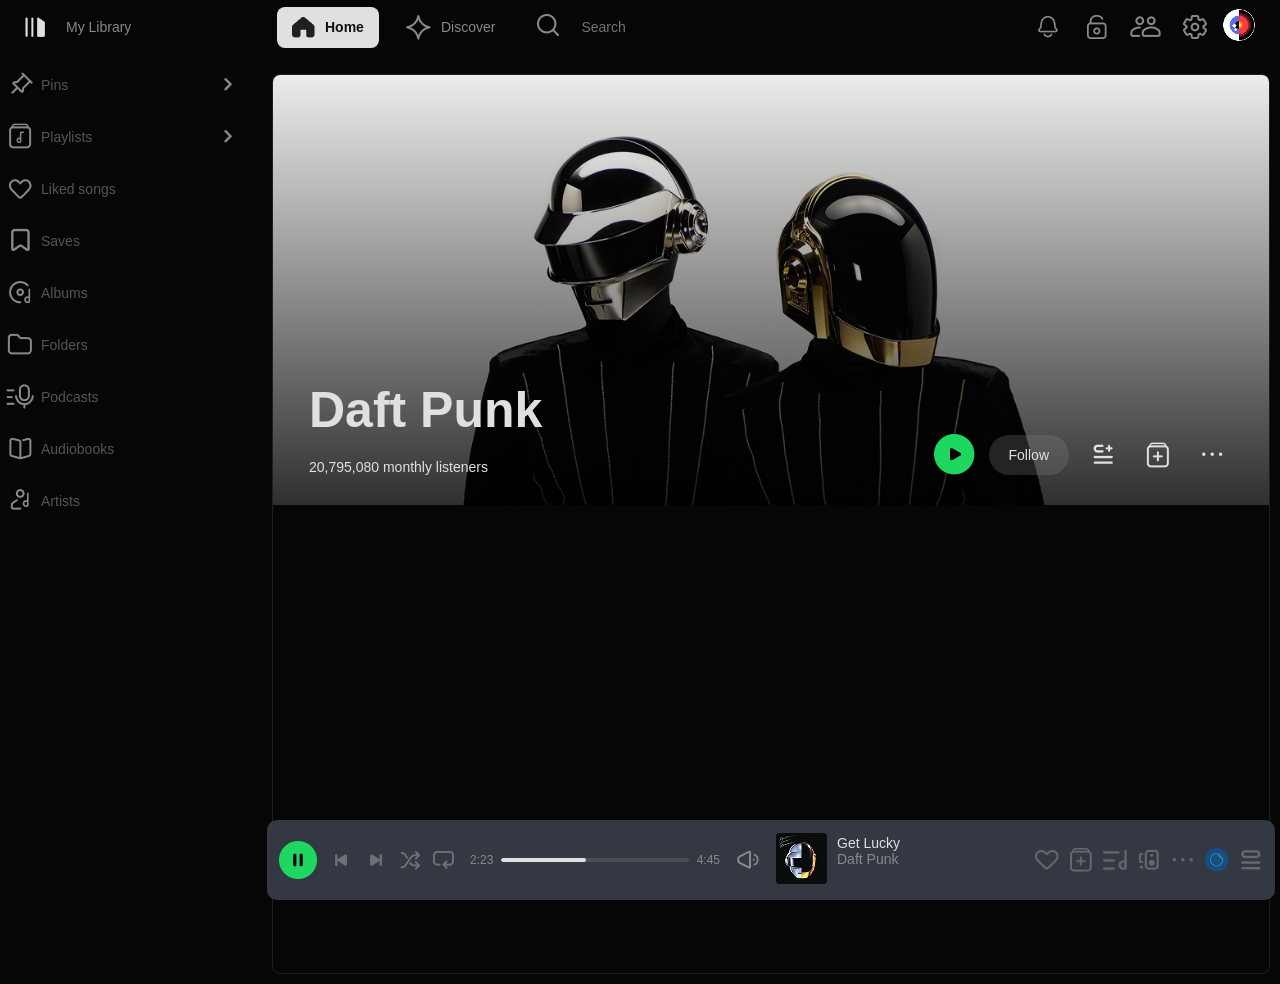
==== artists.html @ 100c7470 "feat: setup artists page layout with banner and animations" ====
<!doctype html>
<html lang="en">
  <head>
    <meta charset="UTF-8" />
    <meta name="viewport" content="width=device-width, initial-scale=1.0" />
    <link rel="stylesheet" href="./styles/css/style.css" />
    <title>Document</title>
  </head>
  <body>
    <!-- import main header using js -->
    <div id="header-placeholder"></div>
    <main>
      <!-- import sidebar using js -->
      <div id="sidebar-placeholder"></div>
      <div class="artist-page">
        <div class="artist-banner">
          <div class="artist-banner-info">
            <h2>Daft Punk</h2>
            <span>20,795,080 monthly listeners</span>
          </div>
          <div class="artist-banner-actions">
            <img src="./assets/artists_img/icons big (25).png" alt="Play" />
            <button>Follow</button>
            <img src="./assets/artists_img/icons big (26).png" alt="Share" />
            <img src="./assets/artists_img/pc-playlist-down.png" alt="follow" />
            <img src="./assets/artists_img/icons big (27).png" alt="More" />
          </div>
        </div>
        <div class="artist-body"></div>
      </div>
    </main>

    <div id="footer-placeholder"></div>
    <script src="./app.js"></script>
  </body>
</html>
---- styles/css/style.css ----
@charset "UTF-8";
@font-face {
  font-family: "Satoshi";
  src: url("../../fonts/Satoshi_complete/WEB/fonts/Satoshi-Regular.woff2") format("woff2"), url("../../fonts/Satoshi_complete/WEB/fonts/Satoshi-Regular.woff") format("woff");
  font-weight: 400;
  font-style: normal;
  font-display: swap;
}
@font-face {
  font-family: "Satoshi";
  src: url("../../fonts/Satoshi_complete/WEB/fonts/Satoshi-Medium.woff2") format("woff2"), url("../../fonts/Satoshi_complete/WEB/fonts/Satoshi-Medium.woff") format("woff");
  font-weight: 500;
  font-style: normal;
  font-display: swap;
}
@font-face {
  font-family: "Satoshi";
  src: url("../../fonts/Satoshi_complete/WEB/fonts/Satoshi-Bold.woff2") format("woff2"), url("../../fonts/Satoshi_complete/WEB/fonts/Satoshi-Bold.woff") format("woff");
  font-weight: 700;
  font-style: normal;
  font-display: swap;
}
@font-face {
  font-family: "Satoshi";
  src: url("../../fonts/Satoshi_complete/WEB/fonts/Satoshi-Black.woff2") format("woff2"), url("../../fonts/Satoshi_complete/WEB/fonts/Satoshi-Black.woff") format("woff");
  font-weight: 900;
  font-style: normal;
  font-display: swap;
}
.content-filter {
  height: 59px;
  width: calc(100% - 262px);
  padding-inline: 25px;
  display: flex;
  justify-content: space-between;
  align-items: center;
  position: fixed;
  top: 54px;
  left: 262px;
  z-index: 998;
  background-color: #060606;
}

.content-filter ul {
  display: flex;
  gap: 31px;
}

.content-filter ul li {
  height: 35px;
}

.content-filter ul a {
  cursor: pointer;
  border-radius: 8px;
  height: 100%;
  color: #e0e0e0;
  padding-inline: 15px;
  background-color: rgba(32, 32, 32, 0.5019607843);
  display: flex;
  justify-content: center;
  align-items: center;
}

.content-filter ul li a {
  color: #e0e0e0;
  transition: all 0.3s ease;
}
.content-filter ul li a:hover {
  color: rgb(42.5, 42.5, 42.5);
  background-color: #e0e0e0;
}
.content-filter ul li a:focus {
  color: #111111;
  font-weight: bold;
  background-color: #e0e0e0;
}

a {
  font-size: 14px;
  color: #898989;
  letter-spacing: 3%;
  transition: color 0.5s ease;
}

.main-header {
  width: 100%;
  height: 54px;
  display: flex;
  justify-content: space-between;
  align-items: center;
  padding-inline: 15px;
  position: fixed;
  top: 0;
  left: 0;
  background-color: #060606;
  z-index: 999;
}

.main-nav {
  display: flex;
  align-items: center;
}

.my_Library {
  width: 262px;
}

.my_Library li {
  height: 41px;
  display: flex;
  align-items: center;
  gap: 10px;
  cursor: pointer;
}

.home_Page {
  display: flex;
  gap: 12px;
}

.home_Page li {
  height: 41px;
  display: flex;
  align-items: center;
  gap: 10px;
  padding-inline: 15px;
  cursor: pointer;
  transition: background-color 0.3s ease;
}
.home_Page li:hover {
  background-color: rgba(255, 255, 255, 0.1);
  border-radius: 8px;
}
.home_Page li.active {
  background-color: #e0e0e0;
  border-radius: 8px;
}
.home_Page li.active a {
  color: #111111;
  font-weight: 700;
}
.home_Page li.active img {
  filter: invert(1);
}
.home_Page li.active:hover {
  background-color: #e0e0e0;
}

.avatar {
  transition: filter 0.3s ease, transform 0.4s ease;
  cursor: pointer;
}

.avatar:hover {
  filter: drop-shadow(0 0 8px #f08f10);
  transform: scale(0.8) rotate(360deg) !important;
}

input[type=search] {
  background: transparent;
  border: 1px solid transparent;
  outline: none;
  padding: 5px 10px;
  font-size: 14px;
  color: #898989;
  letter-spacing: 3%;
}

input[type=search]::-webkit-search-cancel-button {
  -webkit-appearance: none;
}

input[type=search]:focus {
  background-color: rgba(255, 255, 255, 0.05);
}

.user-actions ul {
  display: flex;
  align-items: center;
  padding-right: 10px;
  gap: 8px;
}

.user-actions ul li a {
  width: 41px;
  height: 41px;
  display: flex;
  justify-content: center;
  align-items: center;
  cursor: pointer;
}

/* left aside section */
.sidebar {
  width: 262px;
  min-height: 100vh;
  display: flex;
  flex-direction: column;
  gap: 11px;
}

.sidebar_Items {
  width: 248px;
  height: 41px;
  display: flex;
  justify-content: space-between;
  align-items: center;
  border-radius: 8px;
  transition: 0.25s ease;
}

.sidebar_Items:hover {
  background-color: rgba(150, 150, 150, 0.4784313725);
  box-shadow: 0 6px 15px rgba(230, 230, 230, 0.507);
}

.sidebar_Items a {
  color: #555;
  transition: 0.2s;
}

.sidebar_Items:hover a {
  color: #000;
  font-weight: 500;
}

.sidebar_Items img {
  transition: 0.2s;
}

.sidebar_Items:hover img {
  transform: scale(1.15);
}

.filter_Part {
  display: flex;
  justify-content: center;
  align-items: center;
  cursor: pointer;
}

.player-bar {
  width: calc(100% - 272px);
  height: 80px;
  padding-inline: 12px;
  margin: 0 5px 0 5px;
  background-color: #333842;
  border-radius: 10px;
  position: fixed;
  bottom: 0;
  right: 0;
  z-index: 888;
  display: flex;
  align-items: center;
}

.music-player {
  display: flex;
  align-items: center;
  width: 100%;
  gap: 16px;
}

.music-player img {
  cursor: pointer;
}

.player-controls {
  display: flex;
  align-items: center;
  gap: 12px;
}

.control-icon {
  cursor: pointer;
  opacity: 0.7;
  transition: 0.2s;
}

.control-icon:hover {
  opacity: 1;
}

.play-btn {
  cursor: pointer;
}

.play-btn:active {
  transform: scale(0.9);
}

.progress-container {
  display: flex;
  align-items: center;
  width: 100%;
  max-width: 250px;
  gap: 8px;
}

.time {
  font-size: 12px;
  color: #898989;
  letter-spacing: 3%;
}

.progress-rail {
  flex-grow: 1;
  height: 4px;
  background-color: rgba(137, 137, 137, 0.2705882353);
  border-radius: 2px;
  position: relative;
  overflow: hidden;
  cursor: pointer;
  transition: height 0.2s ease;
}

.progress-rail:hover {
  height: 6px;
}

.progress-fill {
  height: 100%;
  background-color: #e0e0e0;
  border-radius: 2px;
}

.progress-rail:hover .progress-fill {
  background-color: #1ed760;
}

.icon-group {
  display: flex;
  gap: 10px;
}

.icon-group img {
  width: 24px;
  height: 24px;
  object-fit: contain;
  opacity: 0.6;
  transition: all 0.2s ease;
  cursor: pointer;
}

.icon-group img:hover {
  opacity: 1;
  transform: scale(1.1);
}

.icon-group img[alt="Add to favorites"]:active {
  transform: scale(1.4);
  filter: hue-rotate(300deg) brightness(1.6);
  transition: 0.1s;
}

.meta-ai {
  transition: filter 0.3s ease, transform 0.2s ease;
}

.meta-ai:hover {
  filter: drop-shadow(0 0 8px #0052cc);
  transform: scale(1.2) rotate(360deg) !important;
}

.footer-music-card {
  height: 57px;
  display: flex;
  align-items: center;
  transition: transform 0.3s ease;
  cursor: pointer;
  gap: 10px;
}

.footer-music-card:hover {
  transform: scale(1.02);
}

.footer-music-card__img-wrapper img {
  width: 51px;
  height: 51px;
}

.footer-discover-weekly {
  display: flex;
  flex-direction: column;
}

.footer-discover-weekly h4 {
  font-size: 14px;
  color: #e0e0e0;
  letter-spacing: 3%;
  animation: neonGlow 2s ease-in-out infinite alternate;
}

@keyframes neonGlow {
  from {
    text-shadow: 0 0 2px #fff, 0 0 5px #fff;
  }
  to {
    text-shadow: 0 0 5px #fff, 0 0 15px #4da6ff;
  }
}
.footer-discover-weekly span {
  font-size: 14px;
  color: #898989;
  letter-spacing: 3%;
}

.scroll-container {
  overflow: hidden;
  white-space: nowrap;
  width: 150px;
}

.album-name {
  display: inline-block;
  padding-left: 100%;
  animation: marquee 10s linear infinite;
  opacity: 0.7;
  color: rgb(0, 255, 234) !important;
}

@keyframes marquee {
  0% {
    transform: translate(0, 0);
  }
  100% {
    transform: translate(-100%, 0);
  }
}
.footer-music-card__img-wrapper img {
  border-radius: 4px;
  overflow: visible;
  animation: pulse 2s infinite ease-in-out;
}

@keyframes pulse {
  0% {
    transform: scale(1);
    box-shadow: 0 0 0px rgba(77, 166, 255, 0);
  }
  50% {
    transform: scale(1.05);
    box-shadow: 0 0 15px rgba(77, 166, 255, 0.4);
  }
  100% {
    transform: scale(1);
    box-shadow: 0 0 0px rgba(77, 166, 255, 0);
  }
}
* {
  margin: 0;
  padding: 0;
  box-sizing: border-box;
  list-style-type: none;
  text-decoration: none;
}

body {
  width: 100%;
  height: 100vh;
  background-color: #060606;
  font-family: "Satoshi", sans-serif;
}

main {
  width: 100%;
  min-height: 100vh;
  margin-top: 54px;
  display: flex;
}

/* main sections  */
.main_Content {
  display: flex;
  flex-direction: column;
  width: calc(100% - 262px);
  margin-top: 59px;
  border-radius: 8px;
  border: 1px solid #202020;
  padding-inline: 15px;
}

.shelf {
  min-height: 312px;
  display: flex;
  flex-direction: column;
  justify-content: space-between;
  gap: 15px;
}

.heading-area {
  min-height: 41px;
  width: 100%;
  display: flex;
  justify-content: space-between;
  align-items: center;
}

.heading-area h3 {
  font-weight: 700;
  font-size: 20px;
  color: #e0e0e0;
  letter-spacing: 3%;
}

.direction-carousel img {
  cursor: pointer;
}

.made-for-you {
  width: 100%;
  min-height: 256px;
  display: grid;
  grid-template-columns: repeat(auto-fill, minmax(170px, 1fr));
  gap: 18px;
}

.made-for-you .music-card {
  height: 253px;
  width: 170px;
  display: flex;
  flex-direction: column;
  gap: 8px;
}

.music-card {
  position: relative;
}

.music-card__img-wrapper {
  position: relative;
  z-index: 1;
}

.music-card__img-wrapper img {
  width: 100%;
  height: 170px;
  display: block;
  border-radius: 8px;
  position: relative;
  z-index: 2;
  transition: transform 0.3s ease;
  cursor: pointer;
}

.music-card__img-wrapper:hover img {
  transform: scale(1.05);
  box-shadow: 0 6px 15px rgba(230, 230, 230, 0.507);
}

.music-card__img-wrapper::before {
  content: "";
  position: absolute;
  top: -4px;
  left: 6px;
  right: 6px;
  height: 100%;
  background: rgba(86, 120, 126, 0.5568627451);
  border-radius: 8px;
  z-index: -1;
  opacity: 0.6;
}

.music-card__img-wrapper::after {
  content: "";
  position: absolute;
  top: -8px;
  left: 12px;
  right: 12px;
  height: 100%;
  background: rgba(201, 202, 202, 0.5568627451);
  border-radius: 8px;
  z-index: -2;
  opacity: 0.3;
}

.music-card p {
  font-size: 12px;
  color: #b3b3b3;
}

.discover-weekly h4,
.discover-weekly span {
  font-size: 14px;
  color: #e0e0e0;
  letter-spacing: 3%;
  font-weight: 500;
}

.discover-weekly span {
  color: rgba(212, 141, 10, 0.562);
  font-weight: bold;
}

.music-card p {
  font-size: 12px;
  color: #898989;
  letter-spacing: 3%;
}

/* მედიაზე არ ვარგა  */
.favourite-artists {
  justify-content: flex-start;
  gap: 18px;
}
.favourite-artists .music-card h4 {
  font-size: 10px;
}

.music-card--rounded {
  position: relative;
  width: 170px;
  height: 170px;
  border-radius: 50%;
  overflow: hidden;
}

.music-card--rounded img {
  width: 100%;
  height: 100%;
  display: block;
}

.music-card--rounded::after {
  content: "";
  position: absolute;
  top: 0;
  left: 0;
  width: 100%;
  height: 100%;
  border-radius: 50%;
  border: 2px solid transparent;
  border-top-color: #00ffcc;
  animation: spin 2s linear infinite;
  pointer-events: none;
  box-sizing: border-box;
}

@keyframes spin {
  from {
    transform: rotate(0deg);
  }
  to {
    transform: rotate(360deg);
  }
}
/* rightaside section */
* {
  margin: 0;
  padding: 0;
  box-sizing: border-box;
  list-style-type: none;
  text-decoration: none;
}

body {
  width: 100%;
  height: 100%;
  background-color: #060606;
  font-family: "Satoshi", sans-serif;
}

#header-placeholder {
  display: none;
}

.search-placeholder {
  padding-top: 6px;
  height: 42px;
  display: flex;
  justify-content: space-between;
  align-items: center;
  padding-inline: 15px;
  gap: 10px;
}

.mobile-search {
  display: flex;
  justify-content: space-between;
  align-items: center;
  width: 306px;
  background-color: rgba(32, 32, 32, 0.5019607843);
  border-radius: 10px;
  height: 40px;
  padding-inline: 6px;
}

main {
  width: 100%;
  height: 100%;
  display: flex;
  padding-top: 10px;
}

.Recent_searches {
  margin-top: 20px;
  padding-left: 20px;
  width: 100%;
  display: none;
  flex-direction: column;
  justify-content: space-between;
  gap: 15px;
}

.Recent_searches h3 {
  font-size: 20px;
  color: e0e0e0;
  letter-spacing: 3%;
  font-weight: 700;
}

.artists_container {
  width: 100%;
  display: none;
  flex-wrap: wrap;
  gap: 30px;
}

.artists {
  width: 169px;
  height: 205px;
  display: flex;
  justify-content: space-between;
  align-items: center;
  flex-direction: column;
}

.artists p {
  font-size: 14px;
  color: #e0e0e0;
  letter-spacing: 3%;
}

.circled_img {
  width: 169px;
  height: 169px;
  position: relative;
}

.daft_Punk {
  width: 100%;
  height: 100%;
  border-radius: 50%;
}

.icon_close,
.icon_close_square {
  width: 40px;
  height: 40px;
  border-radius: 50%;
  position: absolute;
  top: -0.41px;
  left: 129px;
}

.Black_Holes_card {
  position: relative;
  width: 170px;
  height: 229px;
  display: flex;
  flex-direction: column;
  justify-content: space-between;
}

.square_img {
  width: 170px;
  height: 170px;
  padding-top: 8px;
}

.Black_Holes {
  width: 100%;
  height: 100%;
  border-radius: 7px;
  position: relative;
}

.Black_Holes_card p {
  font-size: 14px;
  color: #e0e0e0;
  letter-spacing: 3%;
  font-weight: 500;
}

.Black_Holes_card span {
  font-size: 12px;
  color: #898989;
  letter-spacing: 3%;
}

.category_card h2 {
  height: 40;
  font-size: 20px;
  color: #e0e0e0;
  letter-spacing: 3%;
  font-weight: 700;
}

.category_card h3 {
  font-size: 18px;
  color: #e0e0e0;
  letter-spacing: 3%;
  height: 40;
  font-weight: 500;
}

.cards_grid {
  display: flex;
  flex-wrap: wrap;
  flex-direction: row;
  justify-content: space-between;
  gap: 6px;
}

.category-card {
  width: 170px;
  height: 100px;
  border-radius: 10px;
  background-color: #1e3264;
  position: relative;
  overflow: hidden;
}

.category-name {
  font-size: 20px;
  color: #ffffff;
  letter-spacing: 3%;
  font-weight: 900;
  width: 95px;
  height: 54px;
  top: 20px;
  left: 20px;
  position: absolute;
}

.card-image {
  width: 104px;
  height: 104px;
  border-radius: 5px;
  position: absolute;
  bottom: 0;
  right: 0;
}

.direction_icon {
  display: flex;
  justify-content: space-between;
  align-items: center;
}

.color-orange {
  background-color: #BA5D07;
}

.color-blue {
  background-color: #8D67AB;
}

.purple-color {
  background-color: #B02897;
}

.green-color {
  background-color: #006450;
}

.red-color {
  background-color: #E91429;
}

.red-orange-color {
  background-color: #D84000;
}

.light-green-color {
  background-color: #148A08;
}

@media screen and (min-width: 375px) {
  #header-placeholder {
    display: flex;
  }
  .artists_container {
    display: flex;
  }
  .category-card {
    height: 170px;
  }
  .Recent_searches {
    display: flex;
  }
}
html {
  scroll-behavior: smooth;
}

main {
  width: 100%;
  min-height: 100vh;
  margin-top: 54px;
  display: flex;
}

.main-poster {
  background: linear-gradient(180deg, rgb(34, 47, 46) 0%, rgba(38, 21, 12, 0.7) 100%);
  min-height: 100vh;
  width: 100%;
  display: flex;
  flex-direction: column;
  gap: 50px;
  justify-content: flex-start;
  align-items: center;
  border-radius: 8px;
  margin: 60px 10px 60px 0;
  padding: 30px 0;
}

.main-poster article {
  width: 100%;
  height: auto;
  display: flex;
  justify-content: center;
  align-items: center;
  gap: 50px;
  scroll-margin-top: 100px;
}

.main-poster article img {
  border-radius: 8px;
}

.linkin-park {
  display: flex;
  gap: 20px;
  padding-inline: 30px;
}

.playlist-header-content {
  display: flex;
  flex-direction: column;
  gap: 20px;
}

.playlist-header-content h3 {
  font-size: 30px;
  color: #e0e0e0;
  letter-spacing: 3%;
}

.playlist-metadata {
  display: flex;
  align-items: center;
  gap: 10px;
  font-size: 14px;
  color: #898989;
  letter-spacing: 3%;
}

.playlist-actions {
  display: flex;
  align-items: center;
  gap: 14px;
}

.playlist-actions img {
  cursor: pointer;
  transition: transform 0.2s ease;
}

.playlist-actions img:hover {
  transform: scale(1.1);
  filter: brightness(1.2);
}

.playlist-actions img:active {
  transform: scale(0.9);
}

.playlist-actions span {
  font-size: 12px;
  color: #898989;
  letter-spacing: 3%;
}

.genre-tag {
  display: inline-block;
  padding: 4px 12px;
  border: 1px solid rgba(137, 137, 137, 0.1019607843);
  border-radius: 50px;
  font-size: 12px;
  color: #898989;
  letter-spacing: 3%;
  background-color: transparent;
  cursor: pointer;
  transition: all 0.3s ease;
}

.genre-tag:hover {
  border-color: rgba(137, 137, 137, 0.3294117647);
  color: #e0e0e0;
}

* {
  margin: 0;
  padding: 0;
  box-sizing: border-box;
  list-style-type: none;
  text-decoration: none;
}

body {
  width: 100%;
  height: 100%;
  background-color: #060606;
  font-family: "Satoshi", sans-serif;
}

.song-details-page {
  background-color: rgba(138, 157, 187, 0.1803921569);
  width: 1491px;
  height: 869px;
  margin-top: 60px;
  left: 273px;
  border-radius: 1px;
  padding: 37px 954px 383px 37px;
}

.album-container {
  width: 500px;
  height: 500px;
  display: flex;
  align-items: flex-end;
  gap: 30px;
  border-radius: 50%;
}

.info-column {
  width: 721px;
  height: 494px;
  display: flex;
  justify-content: center;
  flex-direction: column;
}

h1 {
  width: 721px;
  height: 98px;
  font-size: 36px;
  font-weight: 700;
  letter-spacing: 3%;
  color: #e0e0e0;
  display: flex;
  justify-content: center;
  gap: 62px;
}

.hero-content {
  display: flex;
  align-items: flex-end;
  gap: 62px;
}

.bold {
  font-weight: 400;
  font-size: 14px;
  letter-spacing: 3%;
}

.white {
  color: #e0e0e0;
}

.dark {
  color: #898989;
}

.meta-row {
  width: 529px;
  height: 24px;
  gap: 9px;
  display: flex;
  align-items: center;
}

.eclipse {
  width: 3px;
  height: 3px;
  color: #898989;
}

.controls-section {
  width: 360px;
  height: 40px;
  display: flex;
  gap: 14px;
  margin: 15px;
}

.genre-tags {
  width: 721px;
  height: 39px;
  gap: 10px;
  display: flex;
  align-items: center;
}

.radius {
  border-radius: 44px;
  padding: 10px 20px 10px 20px;
  gap: 20px;
  color: #898989;
  border: 1px solid rgba(255, 255, 255, 0.3);
  font-size: 14px;
  font-weight: 400;
}

.artists-list {
  display: flex;
  flex-direction: column;
  gap: 16px;
  margin-top: 20px;
  min-width: 200px;
  text-align: left;
}

.artist-pic {
  display: flex;
  align-items: center;
  gap: 12px;
}

h4 {
  font-weight: 500;
  font-size: 16px;
  letter-spacing: 3%;
  color: #e0e0e0;
}

.role {
  font-weight: 500;
  font-size: 16px;
  letter-spacing: 3%;
  color: #898989;
}

.artist-text {
  display: flex;
  flex-direction: column;
  gap: 10px;
  justify-content: center;
}

.lyrics-wrapper {
  margin-top: 13px;
  left: 46px;
  display: flex;
  flex-direction: row;
  padding: 41px;
  gap: 50px;
}

.light-color {
  font-size: 14px;
  font-weight: 500;
  letter-spacing: 3%;
  color: #E0E0E0;
}

.dark-color {
  font-size: 14px;
  font-weight: 500;
  letter-spacing: 3%;
  color: #898989;
}

.lyrics-lines {
  margin-top: 87px;
  left: 251px;
  display: flex;
  flex-direction: column;
  align-items: flex-start;
  gap: 15px;
}

.font {
  width: 912px;
  height: 38px;
  font-weight: 700;
  font-size: 28px;
  letter-spacing: 3%;
  color: #E0E0E0;
}

.main-layout {
  display: flex;
  flex-direction: column;
}

.side-tools {
  width: 40px;
  height: 289px;
  gap: 12px;
}

html {
  scroll-behavior: smooth;
}

main {
  width: 100%;
  min-height: 100vh;
  margin-top: 54px;
  display: flex;
}

.artist-page {
  width: 100%;
  min-height: 100vh;
  border-radius: 8px;
  margin: 10px;
  border: 1px solid rgba(137, 137, 137, 0.2);
  overflow: hidden;
  animation: fadeInUp 0.8s ease-out forwards;
}

.artist-banner {
  width: 100%;
  height: 430px;
  background: linear-gradient(to bottom, rgba(0, 0, 0, 0) 0%, rgba(0, 0, 0, 0.8) 100%), url("/assets/artists_img/image 17 (2).png");
  background-size: cover;
  background-position: top;
  background-repeat: no-repeat;
  display: flex;
  align-items: flex-end;
  justify-content: space-between;
  padding-bottom: 30px;
  padding-inline: 36px;
}

.artist-banner-info {
  display: flex;
  flex-direction: column;
  gap: 20px;
}

.artist-banner-info h2 {
  font-size: 50px;
  color: #e0e0e0;
  letter-spacing: 0%;
  animation: fadeInUp 0.6s ease-out both;
}

.artist-banner-info span {
  font-size: 14px;
  color: #e0e0e0;
  letter-spacing: 3%;
  animation: fadeInUp 0.6s ease-out 0.2s both;
}

.artist-banner-actions {
  display: flex;
  align-items: center;
  gap: 14px;
}

.artist-banner-actions img {
  cursor: pointer;
  transition: transform 0.2s ease, filter 0.2s ease;
}

.artist-banner-actions img:hover {
  transform: scale(1.1);
  filter: brightness(1.3);
}

.artist-banner-actions img:active {
  transform: scale(0.8);
}

.artist-banner-actions img[alt=Play]:hover {
  filter: drop-shadow(0 0 8px #1db954);
}

.artist-banner-actions button {
  height: 40px;
  padding-inline: 20px;
  background-color: rgba(137, 137, 137, 0.2509803922);
  border: none;
  border-radius: 44px;
  font-size: 14px;
  color: #e0e0e0;
  letter-spacing: 3%;
  cursor: pointer;
  transition: background-color 0.3s ease, transform 0.2s ease;
}

.artist-banner-actions button:hover {
  background-color: rgba(137, 137, 137, 0.4);
  transform: scale(1.05);
}

@keyframes fadeInUp {
  from {
    opacity: 0;
    transform: translateY(20px);
  }
  to {
    opacity: 1;
    transform: translateY(0);
  }
}

/*# sourceMappingURL=style.css.map */
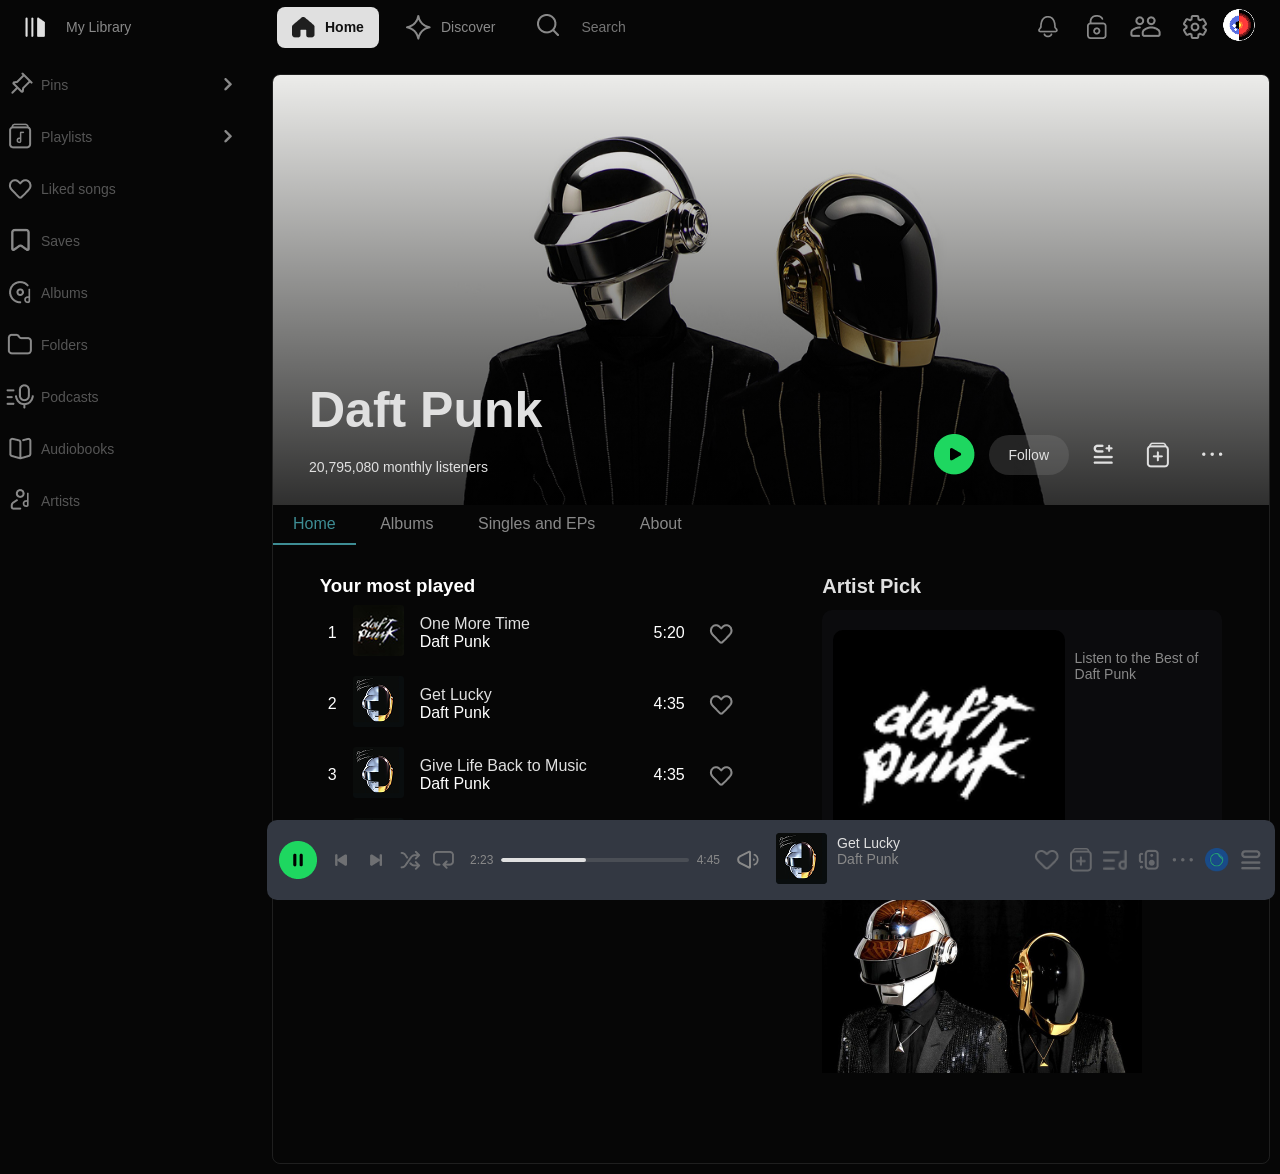
==== commit 7db40a7f: "feat: implement artist body tabs with SASS and add typewriter effect to about content" ====
--- a/artists.html
+++ b/artists.html
@@ -1,36 +1,244 @@
 <!doctype html>
 <html lang="en">
-  <head>
-    <meta charset="UTF-8" />
-    <meta name="viewport" content="width=device-width, initial-scale=1.0" />
-    <link rel="stylesheet" href="./styles/css/style.css" />
-    <title>Document</title>
-  </head>
-  <body>
-    <!-- import main header using js -->
-    <div id="header-placeholder"></div>
-    <main>
-      <!-- import sidebar using js -->
-      <div id="sidebar-placeholder"></div>
-      <div class="artist-page">
-        <div class="artist-banner">
-          <div class="artist-banner-info">
-            <h2>Daft Punk</h2>
-            <span>20,795,080 monthly listeners</span>
+
+<head>
+  <meta charset="UTF-8" />
+  <meta name="viewport" content="width=device-width, initial-scale=1.0" />
+  <link rel="stylesheet" href="./styles/css/style.css" />
+  <title>Document</title>
+</head>
+
+<body>
+  <!-- import main header using js -->
+  <div id="header-placeholder"></div>
+  <main>
+    <!-- import sidebar using js -->
+    <div id="sidebar-placeholder"></div>
+    <section class="artist-page">
+      <div class="artist-banner">
+        <div class="artist-banner-info">
+          <h2>Daft Punk</h2>
+          <span>20,795,080 monthly listeners</span>
+        </div>
+        <div class="artist-banner-actions">
+          <img src="./assets/artists_img/icons big (25).png" alt="Play" />
+          <button>Follow</button>
+          <img src="./assets/artists_img/icons big (26).png" alt="Share" />
+          <img src="./assets/artists_img/pc-playlist-down.png" alt="follow" />
+          <img src="./assets/artists_img/icons big (27).png" alt="More" />
+        </div>
+      </div>
+      <div class="artist-body">
+        <nav>
+          <input type="radio" id="home-tab" name="tabs" checked>
+          <label for="home-tab">Home</label>
+
+          <input type="radio" id="albums-tab" name="tabs">
+          <label for="albums-tab">Albums</label>
+
+          <input type="radio" id="singles-tab" name="tabs">
+          <label for="singles-tab">Singles and EPs</label>
+
+          <input type="radio" id="about-tab" name="tabs">
+          <label for="about-tab">About</label>
+
+
+          <div class="content" id="home-content">
+            <article class="most-played">
+              <h3>Your most played</h3>
+
+              <ol class="song-list">
+                <li class="song-item">
+                  <span class="song-number">1</span>
+
+                  <div class="song-cover">
+                    <img src="./assets/artists_img/home/Rectangle 6 (1).png" alt="One More Time cover art">
+                  </div>
+
+                  <div class="song-info">
+                    <h4 class="song-title">One More Time</h4>
+                    <p class="song-artist">Daft Punk</p>
+                  </div>
+
+                  <time class="song-duration" datetime="PT5M20S">5:20</time>
+                  <img src="./assets/artists_img/home/pc-like.png" alt="like">
+                </li>
+                <li class="song-item">
+                  <span class="song-number">2</span>
+
+                  <div class="song-cover">
+                    <img src="./assets/artists_img/home/Rectangle 6 (2).png" alt="Get Lucky">
+                  </div>
+
+                  <div class="song-info">
+                    <h4 class="song-title">Get Lucky</h4>
+                    <p class="song-artist">Daft Punk</p>
+                  </div>
+
+                  <time class="song-duration" datetime="PT5M20S">4:35</time>
+                  <img src="./assets/artists_img/home/pc-like.png" alt="like">
+                </li>
+                <li class="song-item">
+                  <span class="song-number">3</span>
+
+                  <div class="song-cover">
+                    <img src="./assets/artists_img/home/Rectangle 6 (2).png" alt="Get Lucky">
+                  </div>
+
+                  <div class="song-info">
+                    <h4 class="song-title">Give Life Back to Music</h4>
+                    <p class="song-artist">Daft Punk</p>
+                  </div>
+
+                  <time class="song-duration" datetime="PT5M20S">4:35</time>
+                  <img src="./assets/artists_img/home/pc-like.png" alt="like">
+                </li>
+                <li class="song-item">
+                  <span class="song-number">4</span>
+
+                  <div class="song-cover">
+                    <img src="./assets/artists_img/home/Rectangle 6 (2).png" alt="Get Lucky">
+                  </div>
+
+                  <div class="song-info">
+                    <h4 class="song-title">Instant Crush</h4>
+                    <p class="song-artist">Daft Punk, Julian Casablancas</p>
+                  </div>
+
+                  <time class="song-duration" datetime="PT5M20S">5:37</time>
+                  <img src="./assets/artists_img/home/pc-like.png" alt="like">
+                </li>
+
+              </ol>
+            </article>
+            <div class="artist-pic">
+              <h3>Artist Pick</h3>
+              <div class="best-daft">
+                <img src="./assets/artists_img/home/image 16.png" alt="Daft Punk">
+                <p>Listen to the Best of Daft Punk</p>
+              </div>
+              <img src="./assets/artists_img/home/b0fa.png" alt="Daft Punk">
+            </div>
           </div>
-          <div class="artist-banner-actions">
-            <img src="./assets/artists_img/icons big (25).png" alt="Play" />
-            <button>Follow</button>
-            <img src="./assets/artists_img/icons big (26).png" alt="Share" />
-            <img src="./assets/artists_img/pc-playlist-down.png" alt="follow" />
-            <img src="./assets/artists_img/icons big (27).png" alt="More" />
+          <div class="content" id="albums-content">Albums Info...</div>
+          <div class="content" id="singles-content">Albums Info...</div>
+          <div class="content" id="about-content">
+            <p>As they evolved from '90s French house pioneers to 2000s dance tastemakers to mainstream heroes in the
+              2010s, Daft Punk remained one of dance music's most iconic acts. With their early singles and 1997's
+              instant-classic debut album Homework, Guy-Manuel de Homem-Christo and Thomas Bangalter quickly won acclaim
+              for their skill at blending their beloved Chicago house and Detroit techno with pop, funk, indie rock, and
+              hip-hop into nostalgic yet futuristic forms. Not content to just widen electronic music's popularity, on
+              2001's Discovery they reinvented the then-unfashionable sounds of mid-'80s soft rock and R&B into stylish
+              tracks that also had a childlike wonder. Despite their sizable popularity, Daft Punk were never afraid to
+              challenge their listeners, which they did with 2005's cold and dystopic Human After All. Even when they
+              polarized their audience, there was never any doubt that they staged groundbreaking concerts, and the tour
+              captured on Alive 2007 helped pave the way for arena-sized EDM, particularly in the U.S. With 2013's
+              Random Access Memories, the duo once again looked to the past to create the future, borrowing from prog,
+              disco, and a laid-back West Coast vibe that bucked the predominant trends in electronic music but still
+              resonated with a wide audience. Daft Punk's influence reached further into the mainstream through
+              collaborations with Kanye West and the Weeknd, and the duo's music was sampled by artists ranging
+              from Missy Elliott to the Fall. Though they reinvented themselves continually, wherever Daft Punk went,
+              the rest of pop music followed.
+              After meeting in 1987 as students at Paris' Lycée Carnot secondary school, Bangalter and de Homem-Christo
+              became friends and soon started making music together. In 1992, they formed the band Darlin'. Named after
+              a Beach Boys song, the group featured Bangalter on bass, de Homem-Christo on guitar, and additional
+              guitarist Laurent Brancowitz. Darlin's career was brief: The trio recorded a cover of their namesake song
+              that appeared, along with an original song, on a various artists EP released by Stereolab's
+              label Duophonic (the band also invited Darlin' to play some U.K. shows with them). Following a Melody
+              Maker review that described Darlin's music as "a daft punky thrash," the band broke up. Bangalter and de
+              Homem-Christo began experimenting with electronic music, taking their new project's name from that review
+              and drawing inspiration from pioneers such as Todd Edwards, Juan Atkins, Kraftwerk, Frankie Knuckles, and
+              many more.
+              By September 1993, Daft Punk had readied a demo tape, which they gave to Soma co-founder Stuart MacMillan
+              at a rave at EuroDisney. The label released the duo's debut single, "The New Wave," in April 1994.
+              Instantly hailed by the dance music press as the work of a new breed of house innovators, it was followed
+              by May 1995's "Da Funk," the band's first true hit (the record sold 30,000 copies worldwide and saw
+              thorough rinsings by everyone from Kris Needs to the Chemical Brothers). In 1996, the buzz around Daft
+              Punk led them to sign with Virgin, and the label released the single "Da Funk"/"Musique" that year.
+              Recorded and mixed at the duo's Paris studio Daft House, January 1997's debut album Homework -- named for
+              Daft Punk's D.I.Y. aesthetic -- was a critical and commercial success. The album reached number three in
+              France and stayed on the chart for over a year, while the singles "Da Funk," "Around the World,"
+              "Burnin'," and "Revolution 909" charted in France, the U.K., the U.S., and Australia. The duo supported
+              the record with the Daftendirekt tour, while the Homework video collection D.A.F.T.: A Story about Dogs,
+              Androids, Firemen and Tomatoes followed in 1999 and featured clips directed by Roman Coppola, Michel
+              Gondry, and Spike Jonze.
+              To follow their breakthrough debut album, de Homem-Christo and Bangalter reached back to their childhoods
+              in the '70s and '80s and sought to fuse technology with humanity. Once again recorded at Daft House, March
+              2001's Discovery incorporated disco and synth pop as well as house, garage, and R&B into a sleek,
+              retro-futuristic sound that matched the robotic helmets and gloves the duo introduced with the release of
+              the album. Featuring contributions from heroes such as Romanthony, Edwards, and DJ Sneak, Discovery was an
+              even bigger hit than its predecessor. The album peaked at number two in France and the U.K., while the
+              singles "One More Time," "Digital Love," "Harder, Faster, Better, Stronger," and "Face to Face" also
+              charted in the U.K. and the U.S. That November saw the release of Alive 1997, an edit of the duo's
+              Birmingham, England stop on the Daftendirekt tour. Daft Punk capped the Discovery era in 2003 with
+              Interstella 5555: The 5tory of the 5ecret 5tar 5ystem, an animated film they produced with anime and manga
+              creator Leiji Matsumoto that used the album as its soundtrack.
+              For Daft Punk's third album, the duo took a drastically different approach. Created in six weeks -- as
+              opposed to the two years they spent making Discovery -- with a handful of gear that included an
+              eight-track machine, March 2005's Human After All was a deliberately raw, stark set of songs inspired by
+              George Orwell's Nineteen Eighty-Four. Though its cold, repetitive feel drew polarized reactions, the album
+              fared well commercially: Human After All reached number three in France, was a Top Ten hit in the U.K.,
+              and hit number one on the Billboard Top Dance/Electronic Albums chart in the U.S. The set was also
+              nominated for Best Electronic/Dance Album at the 2006 Grammy Awards. Shortly after its release, Human
+              After All [Remixes] collected reworkings by Soulwax, Digitalism, and Erol Alkan among others.
+              April 2006 saw the arrival of Musique, Vol. 1: 1993-2005, a compilation of the duo's best-known songs and
+              remixes accompanied by the videos for Human After All's singles. That May, Daft Punk premiered their film
+              Electroma at the Director's Fortnight at that year's Cannes Film Festival. An experimental sci-fi film
+              about a pair of robots seeking to become human, it began as the video for Human After All's title track
+              before expanding into a feature film (unlike Interstella 5555, the movie did not feature any of Daft
+              Punk's music). Initially earning mixed reviews, over time Electroma won a cult audience. That year, the
+              duo embarked on the Alive tour, which lasted through 2007 and featured some of Daft Punk's most
+              ambitiously staged live sets. Appearing in November 2007, Alive 2007 documented the tour. Early in 2009,
+              the album and its single "Harder, Better, Faster, Stronger" won Grammy Awards.
+              Daft Punk returned with new music in November 2010 in the form of the score to Joseph Kosinski's feature
+              film Tron: Legacy. A collaboration with Joseph Trapanese, who arranged and orchestrated the pair's
+              compositions, it featured an 85-piece orchestra as well as Daft Punk's signature
+              electronics. Bangalter and de Homem-Christo also appeared in the film in a brief cameo. The soundtrack
+              eventually reached number four on the Billboard 200 Albums chart in the U.S. and was nominated for a Best
+              Score Soundtrack Album for Visual Media Grammy Award. Also in 2010, the duo were admitted into the Ordre
+              des Arts et des Lettres, with de Homem-Christo and Bangalter each receiving the rank of Chevalier. The
+              following year saw the April release of the remix album Tron: Legacy Reconfigured, while that September's
+              compilation Soma Records: 20 Years featured the track "Drive," an early recording that was believed to be
+              lost.
+              For their fourth album, Daft Punk once again took a different creative tack. Seeking a breezy feel
+              informed by Fleetwood Mac, the Eagles, and Jean Michel Jarre, the duo emphasized live instrumentation and
+              collaborated with artists including Nile Rodgers, Paul Williams, Giorgio Moroder, and Panda Bear. Pharrell
+              Williams appeared on the single "Get Lucky," which preceded the release of the full-length Random Access
+              Memories in May 2013. Recorded in California, New York City, and Paris and spanning disco, prog, and indie
+              influences, the album became one of Daft Punk's biggest successes. It topped the charts in over 20
+              countries including the U.S., where it became the duo's first number one album and was eventually
+              certified platinum. It also won Grammy Awards for Best Dance/Electronica Album, Album of the Year, and
+              Best Engineered Album, Non-Classical. "Get Lucky" hit number one in over 30 countries and earned Grammys
+              for Best Pop Duo/Group Performance and Record of the Year. That year, Daft Punk also co-produced Kanye
+              West's critically acclaimed album Yeezus, and worked on tracks including the single "Black Skinhead." In
+              2014, the duo appeared on Pharrell's album G I R L and collaborated with Jay-Z on the song "Computerized."
+              A 2015 documentary titled Daft Punk Unchained charted their history from the '90s into the 2010s,
+              featuring interviews with Rodgers, Pharrell, and West, among others. In turn, the duo appeared in that
+              year's Rodgers documentary Nile Rodgers: From Disco to Daft Punk.
+              During the latter half of the 2010s, Daft Punk remained active. They teamed up with the Weeknd's Abel
+              Tesfaye on a pair of songs from his 2016 album Starboy, including the chart-topping title track. The
+              following year, the duo performed with the Weeknd at the 59th Annual Grammy Awards; later in 2017, they
+              co-wrote and produced Parcels' "Overnight." During this time, Daft Punk's members also worked on separate
+              projects. Bangalter co-produced Arcade Fire's 2017 album Everything Now and contributed pieces to the
+              soundtrack to Gaspar Noé's 2018 film Climax, while de Homem-Christo co-wrote and produced tracks
+              for Charlotte Gainsbourg's 2017 album Rest and the Weeknd's 2018 EP My Dear Melancholy,. In 2019, Daft
+              Punk were featured in the Philharmonie de Paris' exhibition Electro, which traced the history of
+              electronic music and its influence on visual arts. In February 2021, the duo disbanded, spreading the news
+              with a YouTube video that featured scenes from the end of Electroma. To commemorate the tenth anniversary
+              of Random Access Memories in 2023, Daft Punk issued a pair of re-releases of the album. In May, a deluxe
+              edition of the album featuring unreleased demos (including "Infinity Repeating," which featured Julian
+              Casablancas & the Voidz), outtakes and the version of "Touch" that soundtracked the duo's breakup
+              announcement appeared. The reissue topped the Billboard Dance/Electronic Albums Chart and reached the Top
+              Ten of the Billboard 200 Albums Chart. That November saw the release of a drumless version of the album. ~
+              Heather Phares & Sean Cooper, Rovi</p>
           </div>
-        </div>
-        <div class="artist-body"></div>
+        </nav>
       </div>
-    </main>
-
-    <div id="footer-placeholder"></div>
-    <script src="./app.js"></script>
-  </body>
-</html>
+    </section>
+  </main>
+
+  <div id="footer-placeholder"></div>
+  <script src="./app.js"></script>
+</body>
+
+</html>
--- a/styles/css/style.css
+++ b/styles/css/style.css
@@ -913,7 +913,7 @@
   justify-content: flex-start;
   align-items: center;
   border-radius: 8px;
-  margin: 60px 10px 60px 0;
+  margin: 60px 0;
   padding: 30px 0;
 }
 
@@ -933,6 +933,7 @@
 
 .linkin-park {
   display: flex;
+  align-items: center;
   gap: 20px;
   padding-inline: 30px;
 }
@@ -952,6 +953,7 @@
 .playlist-metadata {
   display: flex;
   align-items: center;
+  flex-wrap: wrap;
   gap: 10px;
   font-size: 14px;
   color: #898989;
@@ -961,6 +963,8 @@
 .playlist-actions {
   display: flex;
   align-items: center;
+  justify-content: center;
+  flex-wrap: wrap;
   gap: 14px;
 }
 
@@ -1220,6 +1224,7 @@
   min-height: 100vh;
   border-radius: 8px;
   margin: 10px;
+  padding-bottom: 60px;
   border: 1px solid rgba(137, 137, 137, 0.2);
   overflow: hidden;
   animation: fadeInUp 0.8s ease-out forwards;
@@ -1311,5 +1316,144 @@
     transform: translateY(0);
   }
 }
+input[type=radio] {
+  display: none;
+}
+
+label {
+  cursor: pointer;
+  padding: 10px 20px;
+  display: inline-block;
+  color: #898989;
+  transition: color 0.3s;
+}
+label:hover {
+  color: #fff;
+}
+
+#home-tab:checked + label,
+#albums-tab:checked + label,
+#singles-tab:checked + label,
+#about-tab:checked + label {
+  color: #3e8d94;
+  border-bottom: 2px solid #3e8d94;
+}
+
+.content {
+  display: none;
+  padding: 30px 10px;
+  color: white;
+}
+
+#home-tab:checked ~ #home-content,
+#albums-tab:checked ~ #albums-content,
+#singles-tab:checked ~ #singles-content,
+#about-tab:checked ~ #about-content {
+  display: flex;
+}
+
+.song-item {
+  display: flex;
+  align-items: center;
+  gap: 16px;
+  padding: 8px;
+  transition: 0.3s;
+  cursor: pointer;
+}
+.song-item .song-info {
+  flex: 1;
+}
+
+.song-item:hover {
+  background-color: #3e8d94;
+  border-radius: 6px;
+}
+
+.home-content h3 {
+  font-size: 20px;
+  color: #e0e0e0;
+  letter-spacing: 3%;
+}
+
+#home-content {
+  justify-content: space-around;
+}
+
+.artist-pic {
+  display: flex;
+  flex-direction: column;
+  align-items: flex-start;
+}
+
+.artist-pic h3 {
+  font-size: 20px;
+  color: #e0e0e0;
+  letter-spacing: 3%;
+}
+
+.best-daft {
+  width: 400px;
+  display: flex;
+  justify-content: center;
+  padding: 20px 11px;
+  border-radius: 10px;
+  gap: 10px;
+  background-color: rgba(24, 25, 30, 0.3019607843);
+}
+
+.best-daft p {
+  font-size: 14px;
+  color: #898989;
+  letter-spacing: 3%;
+  padding-top: 20px;
+}
+
+.best-daft img {
+  border-radius: 10px;
+}
+
+.artist-pic img {
+  width: 320px;
+}
+
+.content#about-content {
+  min-height: 400px;
+  overflow-y: auto;
+  position: relative;
+  background: rgba(0, 0, 0, 0.5);
+  padding: 20px;
+  border-radius: 8px;
+}
+.content#about-content p {
+  position: relative;
+  padding: 0;
+  margin: 0;
+  line-height: 1.6;
+  color: #e0e0e0;
+}
+.content#about-content p::after {
+  content: "";
+  position: absolute;
+  top: 0;
+  left: 0;
+  width: 100%;
+  height: 100%;
+  background: rgb(20, 20, 20);
+  animation: typewriterEffect 10s linear forwards;
+}
+#about-tab:checked ~ .content#about-content p::after {
+  animation: typewriterEffect 10s linear forwards;
+}
+
+@keyframes typewriterEffect {
+  0% {
+    top: 0;
+    height: 100%;
+  }
+  100% {
+    top: 100%;
+    height: 0%;
+  }
+}
 
 /*# sourceMappingURL=style.css.map */
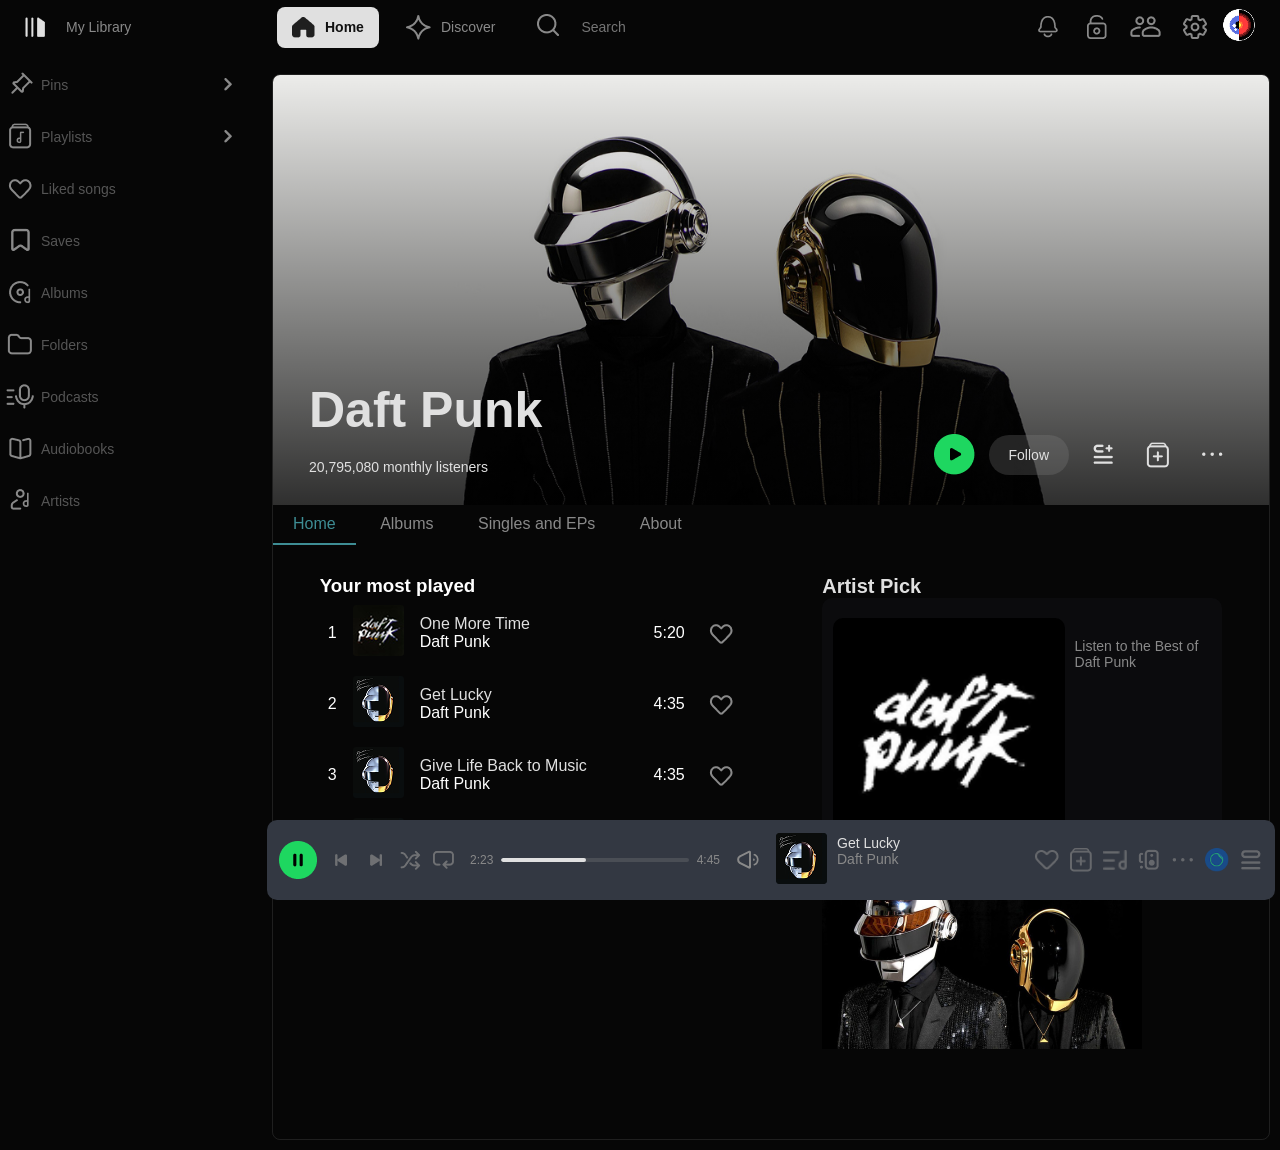
==== commit d25a723f: "fix: Same classes in different files" ====
--- a/artists.html
+++ b/artists.html
@@ -56,7 +56,7 @@
                   </div>
 
                   <div class="song-info">
-                    <h4 class="song-title">One More Time</h4>
+                    <h4 class="art-song-title">One More Time</h4>
                     <p class="song-artist">Daft Punk</p>
                   </div>
 
@@ -71,7 +71,7 @@
                   </div>
 
                   <div class="song-info">
-                    <h4 class="song-title">Get Lucky</h4>
+                    <h4 class="art-song-title">Get Lucky</h4>
                     <p class="song-artist">Daft Punk</p>
                   </div>
 
@@ -86,7 +86,7 @@
                   </div>
 
                   <div class="song-info">
-                    <h4 class="song-title">Give Life Back to Music</h4>
+                    <h4 class="art-song-title">Give Life Back to Music</h4>
                     <p class="song-artist">Daft Punk</p>
                   </div>
 
@@ -101,7 +101,7 @@
                   </div>
 
                   <div class="song-info">
-                    <h4 class="song-title">Instant Crush</h4>
+                    <h4 class="art-song-title">Instant Crush</h4>
                     <p class="song-artist">Daft Punk, Julian Casablancas</p>
                   </div>
 
@@ -111,7 +111,7 @@
 
               </ol>
             </article>
-            <div class="artist-pic">
+            <div class="artists-pictures">
               <h3>Artist Pick</h3>
               <div class="best-daft">
                 <img src="./assets/artists_img/home/image 16.png" alt="Daft Punk">
--- a/styles/css/style.css
+++ b/styles/css/style.css
@@ -1379,13 +1379,13 @@
   justify-content: space-around;
 }
 
-.artist-pic {
+.artists-pictures {
   display: flex;
   flex-direction: column;
   align-items: flex-start;
 }
 
-.artist-pic h3 {
+.artists-pictures h3 {
   font-size: 20px;
   color: #e0e0e0;
   letter-spacing: 3%;
@@ -1412,7 +1412,7 @@
   border-radius: 10px;
 }
 
-.artist-pic img {
+.artists-pictures img {
   width: 320px;
 }
 
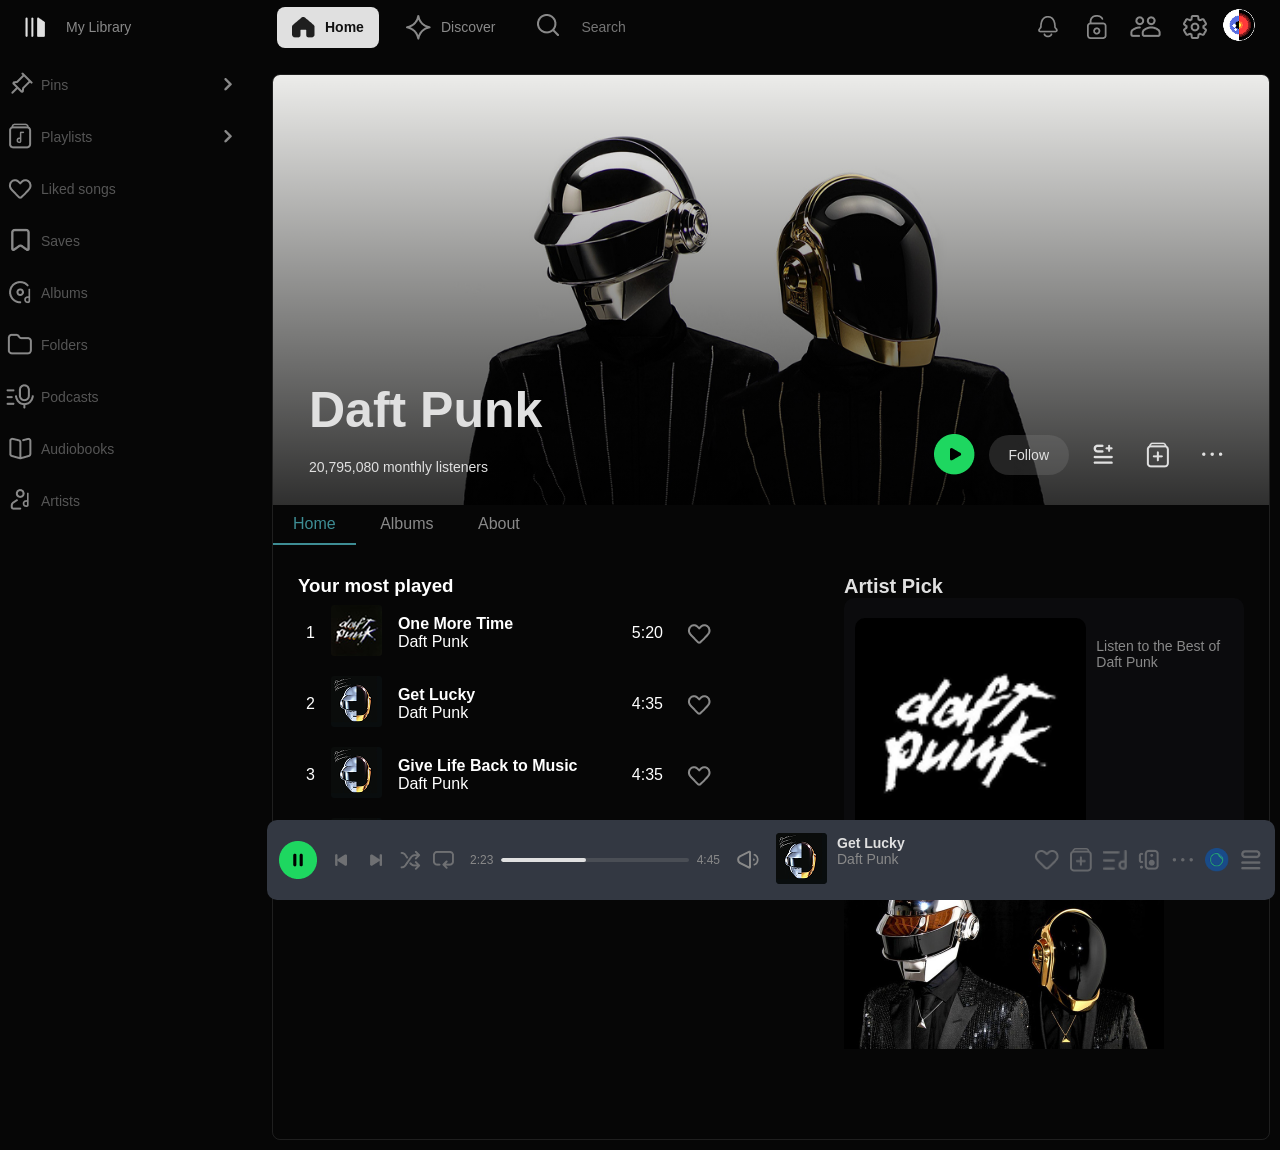
==== commit 0573084d: "add album cards section with hover effects" ====
--- a/artists.html
+++ b/artists.html
@@ -1,244 +1,298 @@
 <!doctype html>
 <html lang="en">
-
-<head>
-  <meta charset="UTF-8" />
-  <meta name="viewport" content="width=device-width, initial-scale=1.0" />
-  <link rel="stylesheet" href="./styles/css/style.css" />
-  <title>Document</title>
-</head>
-
-<body>
-  <!-- import main header using js -->
-  <div id="header-placeholder"></div>
-  <main>
-    <!-- import sidebar using js -->
-    <div id="sidebar-placeholder"></div>
-    <section class="artist-page">
-      <div class="artist-banner">
-        <div class="artist-banner-info">
-          <h2>Daft Punk</h2>
-          <span>20,795,080 monthly listeners</span>
+  <head>
+    <meta charset="UTF-8" />
+    <meta name="viewport" content="width=device-width, initial-scale=1.0" />
+    <link rel="stylesheet" href="./styles/css/style.css" />
+    <title>Document</title>
+  </head>
+
+  <body>
+    <!-- import main header using js -->
+    <div id="header-placeholder"></div>
+    <main>
+      <!-- import sidebar using js -->
+      <div id="sidebar-placeholder"></div>
+      <section class="artist-page">
+        <div class="artist-banner">
+          <div class="artist-banner-info">
+            <h2>Daft Punk</h2>
+            <span>20,795,080 monthly listeners</span>
+          </div>
+          <div class="artist-banner-actions">
+            <img src="./assets/artists_img/icons big (25).png" alt="Play" />
+            <button>Follow</button>
+            <img src="./assets/artists_img/icons big (26).png" alt="Share" />
+            <img src="./assets/artists_img/pc-playlist-down.png" alt="follow" />
+            <img src="./assets/artists_img/icons big (27).png" alt="More" />
+          </div>
         </div>
-        <div class="artist-banner-actions">
-          <img src="./assets/artists_img/icons big (25).png" alt="Play" />
-          <button>Follow</button>
-          <img src="./assets/artists_img/icons big (26).png" alt="Share" />
-          <img src="./assets/artists_img/pc-playlist-down.png" alt="follow" />
-          <img src="./assets/artists_img/icons big (27).png" alt="More" />
+        <div class="artist-body">
+          <nav>
+            <input type="radio" id="home-tab" name="tabs" checked />
+            <label for="home-tab">Home</label>
+
+            <input type="radio" id="albums-tab" name="tabs" />
+            <label for="albums-tab">Albums</label>
+
+            <input type="radio" id="about-tab" name="tabs" />
+            <label for="about-tab">About</label>
+
+            <div class="content" id="home-content">
+              <article class="most-played">
+                <h3>Your most played</h3>
+
+                <ol class="song-list">
+                  <li class="song-item">
+                    <span class="song-number">1</span>
+
+                    <div class="song-cover">
+                      <img
+                        src="./assets/artists_img/home/Rectangle 6 (1).png"
+                        alt="One More Time cover art"
+                      />
+                    </div>
+
+                    <div class="song-info">
+                      <h4 class="art-song-title">One More Time</h4>
+                      <p class="song-artist">Daft Punk</p>
+                    </div>
+
+                    <time class="song-duration" datetime="PT5M20S">5:20</time>
+                    <img
+                      src="./assets/artists_img/home/pc-like.png"
+                      alt="like"
+                    />
+                  </li>
+                  <li class="song-item">
+                    <span class="song-number">2</span>
+
+                    <div class="song-cover">
+                      <img
+                        src="./assets/artists_img/home/Rectangle 6 (2).png"
+                        alt="Get Lucky"
+                      />
+                    </div>
+
+                    <div class="song-info">
+                      <h4 class="art-song-title">Get Lucky</h4>
+                      <p class="song-artist">Daft Punk</p>
+                    </div>
+
+                    <time class="song-duration" datetime="PT5M20S">4:35</time>
+                    <img
+                      src="./assets/artists_img/home/pc-like.png"
+                      alt="like"
+                    />
+                  </li>
+                  <li class="song-item">
+                    <span class="song-number">3</span>
+
+                    <div class="song-cover">
+                      <img
+                        src="./assets/artists_img/home/Rectangle 6 (2).png"
+                        alt="Get Lucky"
+                      />
+                    </div>
+
+                    <div class="song-info">
+                      <h4 class="art-song-title">Give Life Back to Music</h4>
+                      <p class="song-artist">Daft Punk</p>
+                    </div>
+
+                    <time class="song-duration" datetime="PT5M20S">4:35</time>
+                    <img
+                      src="./assets/artists_img/home/pc-like.png"
+                      alt="like"
+                    />
+                  </li>
+                  <li class="song-item">
+                    <span class="song-number">4</span>
+
+                    <div class="song-cover">
+                      <img
+                        src="./assets/artists_img/home/Rectangle 6 (2).png"
+                        alt="Get Lucky"
+                      />
+                    </div>
+
+                    <div class="song-info">
+                      <h4 class="art-song-title">Instant Crush</h4>
+                      <p class="song-artist">Daft Punk, Julian Casablancas</p>
+                    </div>
+
+                    <time class="song-duration" datetime="PT5M20S">5:37</time>
+                    <img
+                      src="./assets/artists_img/home/pc-like.png"
+                      alt="like"
+                    />
+                  </li>
+                </ol>
+              </article>
+              <div class="artists-pictures">
+                <h3>Artist Pick</h3>
+                <div class="best-daft">
+                  <img
+                    src="./assets/artists_img/home/image 16.png"
+                    alt="Daft Punk"
+                  />
+                  <p>Listen to the Best of Daft Punk</p>
+                </div>
+                <img src="./assets/artists_img/home/b0fa.png" alt="Daft Punk" />
+              </div>
+            </div>
+            <div class="content" id="albums-content">
+              <div class="albums-card">
+                <div class="albums-card__img-wrapper">
+                  <img
+                    src="./assets/artists_img/albums/image 2 (1).png"
+                    alt="Homework Album Cover"
+                  />
+                </div>
+                <div class="albums-card__info-wrapper">
+                  <p>Random Access...</p>
+                  <span>22</span>
+                </div>
+                <p>2023</p>
+              </div>
+              <div class="albums-card">
+                <div class="albums-card__img-wrapper">
+                  <img
+                    src="./assets/artists_img/albums/image 2 (7).png"
+                    alt="Homework Album Cover"
+                  />
+                </div>
+                <div class="albums-card__info-wrapper">
+                  <p>Random Access...</p>
+                  <span>22</span>
+                </div>
+                <p>2013</p>
+              </div>
+              <div class="albums-card">
+                <div class="albums-card__img-wrapper">
+                  <img
+                    src="./assets/artists_img/albums/Frame 8 (1).png"
+                    alt="Homework Album Cover"
+                  />
+                </div>
+                <div class="albums-card__info-wrapper">
+                  <p>Random Access...</p>
+                  <span>13</span>
+                </div>
+                <p>2013</p>
+              </div>
+              <div class="albums-card">
+                <div class="albums-card__img-wrapper">
+                  <img
+                    src="./assets/artists_img/albums/image 2 (2).png"
+                    alt="Homework Album Cover"
+                  />
+                </div>
+                <div class="albums-card__info-wrapper">
+                  <p>TRON: Legacy Re...</p>
+                  <span>15</span>
+                </div>
+                <p>2011</p>
+              </div>
+              <div class="albums-card">
+                <div class="albums-card__img-wrapper">
+                  <img
+                    src="./assets/artists_img/albums/image 2 (3).png"
+                    alt="Homework Album Cover"
+                  />
+                </div>
+                <div class="albums-card__info-wrapper">
+                  <p>TRON: Legacy</p>
+                  <span>22</span>
+                </div>
+                <p>2010</p>
+              </div>
+              <div class="albums-card">
+                <div class="albums-card__img-wrapper">
+                  <img
+                    src="./assets/artists_img/albums/image 2 (4).png"
+                    alt="Homework Album Cover"
+                  />
+                </div>
+                <div class="albums-card__info-wrapper">
+                  <p>Alive 2007</p>
+                  <span>13</span>
+                </div>
+                <p>2007</p>
+              </div>
+              <div class="albums-card">
+                <div class="albums-card__img-wrapper">
+                  <img
+                    src="./assets/artists_img/albums/image 2 (5).png"
+                    alt="Homework Album Cover"
+                  />
+                </div>
+                <div class="albums-card__info-wrapper">
+                  <p>Human After All...</p>
+                  <span>15</span>
+                </div>
+                <p>2006</p>
+              </div>
+              <div class="albums-card">
+                <div class="albums-card__img-wrapper">
+                  <img
+                    src="./assets/artists_img/albums/image 2 (6).png"
+                    alt="Homework Album Cover"
+                  />
+                </div>
+                <div class="albums-card__info-wrapper">
+                  <p>Human After All</p>
+                  <span>10</span>
+                </div>
+                <p>2005</p>
+              </div>
+            </div>
+            <div class="content" id="about-content">
+              <p>
+                As they evolved from '90s French house pioneers to 2000s dance
+                tastemakers to mainstream heroes in the 2010s, Daft Punk
+                remained one of dance music's most iconic acts. With their early
+                singles and 1997's instant-classic debut album Homework,
+                Guy-Manuel de Homem-Christo and Thomas Bangalter quickly won
+                acclaim for their skill at blending their beloved Chicago house
+                and Detroit techno with pop, funk, indie rock, and hip-hop into
+                nostalgic yet futuristic forms. Not content to just widen
+                electronic music's popularity, on 2001's Discovery they
+                reinvented the then-unfashionable sounds of mid-'80s soft rock
+                and R&B into stylish tracks that also had a childlike wonder.
+                Despite their sizable popularity, Daft Punk were never afraid to
+                challenge their listeners, which they did with 2005's cold and
+                dystopic Human After All. Even when they polarized their
+                audience, there was never any doubt that they staged
+                groundbreaking concerts, and the tour captured on Alive 2007
+                helped pave the way for arena-sized EDM, particularly in the
+                U.S. With 2013's Random Access Memories, the duo once again
+                looked to the past to create the future, borrowing from prog,
+                disco, and a laid-back West Coast vibe that bucked the
+                predominant trends in electronic music but still resonated with
+                a wide audience. Daft Punk's influence reached further into the
+                mainstream through collaborations with Kanye West and the
+                Weeknd, and the duo's music was sampled by artists ranging
+                from Missy Elliott to the Fall. Though they reinvented
+                themselves continually, wherever Daft Punk went, the rest of pop
+                music followed. After meeting in 1987 as students at Paris'
+                Lycée Carnot secondary school, Bangalter and de Homem-Christo
+                became friends and soon started making music together. In 1992,
+                they formed the band Darlin'. Named after a Beach Boys song, the
+                group featured Bangalter on bass, de Homem-Christo on guitar,
+                and additional guitarist Laurent Brancowitz. Darlin's career was
+                brief: The trio recorded a cover of their namesake song that
+                appeared, along with an original song, on a various artists EP
+                released by Stereolab's label Duophonic (the band also invited
+                Darlin' to play some U.K. shows with them).
+              </p>
+            </div>
+          </nav>
         </div>
-      </div>
-      <div class="artist-body">
-        <nav>
-          <input type="radio" id="home-tab" name="tabs" checked>
-          <label for="home-tab">Home</label>
-
-          <input type="radio" id="albums-tab" name="tabs">
-          <label for="albums-tab">Albums</label>
-
-          <input type="radio" id="singles-tab" name="tabs">
-          <label for="singles-tab">Singles and EPs</label>
-
-          <input type="radio" id="about-tab" name="tabs">
-          <label for="about-tab">About</label>
-
-
-          <div class="content" id="home-content">
-            <article class="most-played">
-              <h3>Your most played</h3>
-
-              <ol class="song-list">
-                <li class="song-item">
-                  <span class="song-number">1</span>
-
-                  <div class="song-cover">
-                    <img src="./assets/artists_img/home/Rectangle 6 (1).png" alt="One More Time cover art">
-                  </div>
-
-                  <div class="song-info">
-                    <h4 class="art-song-title">One More Time</h4>
-                    <p class="song-artist">Daft Punk</p>
-                  </div>
-
-                  <time class="song-duration" datetime="PT5M20S">5:20</time>
-                  <img src="./assets/artists_img/home/pc-like.png" alt="like">
-                </li>
-                <li class="song-item">
-                  <span class="song-number">2</span>
-
-                  <div class="song-cover">
-                    <img src="./assets/artists_img/home/Rectangle 6 (2).png" alt="Get Lucky">
-                  </div>
-
-                  <div class="song-info">
-                    <h4 class="art-song-title">Get Lucky</h4>
-                    <p class="song-artist">Daft Punk</p>
-                  </div>
-
-                  <time class="song-duration" datetime="PT5M20S">4:35</time>
-                  <img src="./assets/artists_img/home/pc-like.png" alt="like">
-                </li>
-                <li class="song-item">
-                  <span class="song-number">3</span>
-
-                  <div class="song-cover">
-                    <img src="./assets/artists_img/home/Rectangle 6 (2).png" alt="Get Lucky">
-                  </div>
-
-                  <div class="song-info">
-                    <h4 class="art-song-title">Give Life Back to Music</h4>
-                    <p class="song-artist">Daft Punk</p>
-                  </div>
-
-                  <time class="song-duration" datetime="PT5M20S">4:35</time>
-                  <img src="./assets/artists_img/home/pc-like.png" alt="like">
-                </li>
-                <li class="song-item">
-                  <span class="song-number">4</span>
-
-                  <div class="song-cover">
-                    <img src="./assets/artists_img/home/Rectangle 6 (2).png" alt="Get Lucky">
-                  </div>
-
-                  <div class="song-info">
-                    <h4 class="art-song-title">Instant Crush</h4>
-                    <p class="song-artist">Daft Punk, Julian Casablancas</p>
-                  </div>
-
-                  <time class="song-duration" datetime="PT5M20S">5:37</time>
-                  <img src="./assets/artists_img/home/pc-like.png" alt="like">
-                </li>
-
-              </ol>
-            </article>
-            <div class="artists-pictures">
-              <h3>Artist Pick</h3>
-              <div class="best-daft">
-                <img src="./assets/artists_img/home/image 16.png" alt="Daft Punk">
-                <p>Listen to the Best of Daft Punk</p>
-              </div>
-              <img src="./assets/artists_img/home/b0fa.png" alt="Daft Punk">
-            </div>
-          </div>
-          <div class="content" id="albums-content">Albums Info...</div>
-          <div class="content" id="singles-content">Albums Info...</div>
-          <div class="content" id="about-content">
-            <p>As they evolved from '90s French house pioneers to 2000s dance tastemakers to mainstream heroes in the
-              2010s, Daft Punk remained one of dance music's most iconic acts. With their early singles and 1997's
-              instant-classic debut album Homework, Guy-Manuel de Homem-Christo and Thomas Bangalter quickly won acclaim
-              for their skill at blending their beloved Chicago house and Detroit techno with pop, funk, indie rock, and
-              hip-hop into nostalgic yet futuristic forms. Not content to just widen electronic music's popularity, on
-              2001's Discovery they reinvented the then-unfashionable sounds of mid-'80s soft rock and R&B into stylish
-              tracks that also had a childlike wonder. Despite their sizable popularity, Daft Punk were never afraid to
-              challenge their listeners, which they did with 2005's cold and dystopic Human After All. Even when they
-              polarized their audience, there was never any doubt that they staged groundbreaking concerts, and the tour
-              captured on Alive 2007 helped pave the way for arena-sized EDM, particularly in the U.S. With 2013's
-              Random Access Memories, the duo once again looked to the past to create the future, borrowing from prog,
-              disco, and a laid-back West Coast vibe that bucked the predominant trends in electronic music but still
-              resonated with a wide audience. Daft Punk's influence reached further into the mainstream through
-              collaborations with Kanye West and the Weeknd, and the duo's music was sampled by artists ranging
-              from Missy Elliott to the Fall. Though they reinvented themselves continually, wherever Daft Punk went,
-              the rest of pop music followed.
-              After meeting in 1987 as students at Paris' Lycée Carnot secondary school, Bangalter and de Homem-Christo
-              became friends and soon started making music together. In 1992, they formed the band Darlin'. Named after
-              a Beach Boys song, the group featured Bangalter on bass, de Homem-Christo on guitar, and additional
-              guitarist Laurent Brancowitz. Darlin's career was brief: The trio recorded a cover of their namesake song
-              that appeared, along with an original song, on a various artists EP released by Stereolab's
-              label Duophonic (the band also invited Darlin' to play some U.K. shows with them). Following a Melody
-              Maker review that described Darlin's music as "a daft punky thrash," the band broke up. Bangalter and de
-              Homem-Christo began experimenting with electronic music, taking their new project's name from that review
-              and drawing inspiration from pioneers such as Todd Edwards, Juan Atkins, Kraftwerk, Frankie Knuckles, and
-              many more.
-              By September 1993, Daft Punk had readied a demo tape, which they gave to Soma co-founder Stuart MacMillan
-              at a rave at EuroDisney. The label released the duo's debut single, "The New Wave," in April 1994.
-              Instantly hailed by the dance music press as the work of a new breed of house innovators, it was followed
-              by May 1995's "Da Funk," the band's first true hit (the record sold 30,000 copies worldwide and saw
-              thorough rinsings by everyone from Kris Needs to the Chemical Brothers). In 1996, the buzz around Daft
-              Punk led them to sign with Virgin, and the label released the single "Da Funk"/"Musique" that year.
-              Recorded and mixed at the duo's Paris studio Daft House, January 1997's debut album Homework -- named for
-              Daft Punk's D.I.Y. aesthetic -- was a critical and commercial success. The album reached number three in
-              France and stayed on the chart for over a year, while the singles "Da Funk," "Around the World,"
-              "Burnin'," and "Revolution 909" charted in France, the U.K., the U.S., and Australia. The duo supported
-              the record with the Daftendirekt tour, while the Homework video collection D.A.F.T.: A Story about Dogs,
-              Androids, Firemen and Tomatoes followed in 1999 and featured clips directed by Roman Coppola, Michel
-              Gondry, and Spike Jonze.
-              To follow their breakthrough debut album, de Homem-Christo and Bangalter reached back to their childhoods
-              in the '70s and '80s and sought to fuse technology with humanity. Once again recorded at Daft House, March
-              2001's Discovery incorporated disco and synth pop as well as house, garage, and R&B into a sleek,
-              retro-futuristic sound that matched the robotic helmets and gloves the duo introduced with the release of
-              the album. Featuring contributions from heroes such as Romanthony, Edwards, and DJ Sneak, Discovery was an
-              even bigger hit than its predecessor. The album peaked at number two in France and the U.K., while the
-              singles "One More Time," "Digital Love," "Harder, Faster, Better, Stronger," and "Face to Face" also
-              charted in the U.K. and the U.S. That November saw the release of Alive 1997, an edit of the duo's
-              Birmingham, England stop on the Daftendirekt tour. Daft Punk capped the Discovery era in 2003 with
-              Interstella 5555: The 5tory of the 5ecret 5tar 5ystem, an animated film they produced with anime and manga
-              creator Leiji Matsumoto that used the album as its soundtrack.
-              For Daft Punk's third album, the duo took a drastically different approach. Created in six weeks -- as
-              opposed to the two years they spent making Discovery -- with a handful of gear that included an
-              eight-track machine, March 2005's Human After All was a deliberately raw, stark set of songs inspired by
-              George Orwell's Nineteen Eighty-Four. Though its cold, repetitive feel drew polarized reactions, the album
-              fared well commercially: Human After All reached number three in France, was a Top Ten hit in the U.K.,
-              and hit number one on the Billboard Top Dance/Electronic Albums chart in the U.S. The set was also
-              nominated for Best Electronic/Dance Album at the 2006 Grammy Awards. Shortly after its release, Human
-              After All [Remixes] collected reworkings by Soulwax, Digitalism, and Erol Alkan among others.
-              April 2006 saw the arrival of Musique, Vol. 1: 1993-2005, a compilation of the duo's best-known songs and
-              remixes accompanied by the videos for Human After All's singles. That May, Daft Punk premiered their film
-              Electroma at the Director's Fortnight at that year's Cannes Film Festival. An experimental sci-fi film
-              about a pair of robots seeking to become human, it began as the video for Human After All's title track
-              before expanding into a feature film (unlike Interstella 5555, the movie did not feature any of Daft
-              Punk's music). Initially earning mixed reviews, over time Electroma won a cult audience. That year, the
-              duo embarked on the Alive tour, which lasted through 2007 and featured some of Daft Punk's most
-              ambitiously staged live sets. Appearing in November 2007, Alive 2007 documented the tour. Early in 2009,
-              the album and its single "Harder, Better, Faster, Stronger" won Grammy Awards.
-              Daft Punk returned with new music in November 2010 in the form of the score to Joseph Kosinski's feature
-              film Tron: Legacy. A collaboration with Joseph Trapanese, who arranged and orchestrated the pair's
-              compositions, it featured an 85-piece orchestra as well as Daft Punk's signature
-              electronics. Bangalter and de Homem-Christo also appeared in the film in a brief cameo. The soundtrack
-              eventually reached number four on the Billboard 200 Albums chart in the U.S. and was nominated for a Best
-              Score Soundtrack Album for Visual Media Grammy Award. Also in 2010, the duo were admitted into the Ordre
-              des Arts et des Lettres, with de Homem-Christo and Bangalter each receiving the rank of Chevalier. The
-              following year saw the April release of the remix album Tron: Legacy Reconfigured, while that September's
-              compilation Soma Records: 20 Years featured the track "Drive," an early recording that was believed to be
-              lost.
-              For their fourth album, Daft Punk once again took a different creative tack. Seeking a breezy feel
-              informed by Fleetwood Mac, the Eagles, and Jean Michel Jarre, the duo emphasized live instrumentation and
-              collaborated with artists including Nile Rodgers, Paul Williams, Giorgio Moroder, and Panda Bear. Pharrell
-              Williams appeared on the single "Get Lucky," which preceded the release of the full-length Random Access
-              Memories in May 2013. Recorded in California, New York City, and Paris and spanning disco, prog, and indie
-              influences, the album became one of Daft Punk's biggest successes. It topped the charts in over 20
-              countries including the U.S., where it became the duo's first number one album and was eventually
-              certified platinum. It also won Grammy Awards for Best Dance/Electronica Album, Album of the Year, and
-              Best Engineered Album, Non-Classical. "Get Lucky" hit number one in over 30 countries and earned Grammys
-              for Best Pop Duo/Group Performance and Record of the Year. That year, Daft Punk also co-produced Kanye
-              West's critically acclaimed album Yeezus, and worked on tracks including the single "Black Skinhead." In
-              2014, the duo appeared on Pharrell's album G I R L and collaborated with Jay-Z on the song "Computerized."
-              A 2015 documentary titled Daft Punk Unchained charted their history from the '90s into the 2010s,
-              featuring interviews with Rodgers, Pharrell, and West, among others. In turn, the duo appeared in that
-              year's Rodgers documentary Nile Rodgers: From Disco to Daft Punk.
-              During the latter half of the 2010s, Daft Punk remained active. They teamed up with the Weeknd's Abel
-              Tesfaye on a pair of songs from his 2016 album Starboy, including the chart-topping title track. The
-              following year, the duo performed with the Weeknd at the 59th Annual Grammy Awards; later in 2017, they
-              co-wrote and produced Parcels' "Overnight." During this time, Daft Punk's members also worked on separate
-              projects. Bangalter co-produced Arcade Fire's 2017 album Everything Now and contributed pieces to the
-              soundtrack to Gaspar Noé's 2018 film Climax, while de Homem-Christo co-wrote and produced tracks
-              for Charlotte Gainsbourg's 2017 album Rest and the Weeknd's 2018 EP My Dear Melancholy,. In 2019, Daft
-              Punk were featured in the Philharmonie de Paris' exhibition Electro, which traced the history of
-              electronic music and its influence on visual arts. In February 2021, the duo disbanded, spreading the news
-              with a YouTube video that featured scenes from the end of Electroma. To commemorate the tenth anniversary
-              of Random Access Memories in 2023, Daft Punk issued a pair of re-releases of the album. In May, a deluxe
-              edition of the album featuring unreleased demos (including "Infinity Repeating," which featured Julian
-              Casablancas & the Voidz), outtakes and the version of "Touch" that soundtracked the duo's breakup
-              announcement appeared. The reissue topped the Billboard Dance/Electronic Albums Chart and reached the Top
-              Ten of the Billboard 200 Albums Chart. That November saw the release of a drumless version of the album. ~
-              Heather Phares & Sean Cooper, Rovi</p>
-          </div>
-        </nav>
-      </div>
-    </section>
-  </main>
-
-  <div id="footer-placeholder"></div>
-  <script src="./app.js"></script>
-</body>
-
-</html>+      </section>
+    </main>
+
+    <div id="footer-placeholder"></div>
+    <script src="./app.js"></script>
+  </body>
+</html>
--- a/styles/css/style.css
+++ b/styles/css/style.css
@@ -906,7 +906,7 @@
 .main-poster {
   background: linear-gradient(180deg, rgb(34, 47, 46) 0%, rgba(38, 21, 12, 0.7) 100%);
   min-height: 100vh;
-  width: 100%;
+  width: calc(100% - 262px);
   display: flex;
   flex-direction: column;
   gap: 50px;
@@ -1021,191 +1021,223 @@
   font-family: "Satoshi", sans-serif;
 }
 
+main {
+  display: flex;
+  width: 100%;
+  min-height: 100vh;
+}
+
+.main-content-lyrics {
+  width: calc(100% - 262px);
+  height: 100%;
+  display: flex;
+  flex-direction: column;
+  background-color: rgba(138, 157, 187, 0.1803921569);
+}
+
 .song-details-page {
-  background-color: rgba(138, 157, 187, 0.1803921569);
-  width: 1491px;
-  height: 869px;
-  margin-top: 60px;
+  width: 100%;
+  padding-top: 60px;
   left: 273px;
   border-radius: 1px;
-  padding: 37px 954px 383px 37px;
 }
 
 .album-container {
-  width: 500px;
-  height: 500px;
-  display: flex;
-  align-items: flex-end;
+  min-height: 500px;
+  display: flex;
+  align-items: center;
   gap: 30px;
-  border-radius: 50%;
+  padding-inline: 30px;
+  padding-bottom: 20px;
 }
 
 .info-column {
-  width: 721px;
-  height: 494px;
-  display: flex;
+  display: flex;
+  flex-direction: column;
+  gap: 20px;
+}
+
+.info-column h3 {
+  font-size: 28px;
+  color: #e0e0e0;
+  letter-spacing: 3%;
+  font-weight: 700;
+}
+
+.album-details {
+  display: flex;
+  align-items: center;
+  gap: 6px;
+  flex-wrap: wrap;
+}
+
+.album-details p {
+  font-size: 14px;
+  color: #e0e0e0;
+  letter-spacing: 3%;
+}
+
+.album-details span {
+  font-size: 14px;
+  color: #898989;
+  letter-spacing: 3%;
+}
+
+.button-section button {
+  height: 30px;
+  padding-inline: 10px;
+  background-color: transparent;
+  border: none;
+  font-size: 14px;
+  color: #898989;
+  letter-spacing: 3%;
+  border: 2px dashed rgba(137, 137, 137, 0.2509803922);
+  border-radius: 44px;
+}
+
+.artists-details {
+  display: flex;
+  flex-direction: column;
+  gap: 15px;
+}
+
+.artists-info {
+  display: flex;
+  align-items: center;
+  gap: 20px;
+}
+
+.artists-text {
+  display: flex;
+  flex-direction: column;
+  gap: 10px;
+}
+
+.artists-text p {
+  font-size: 16px;
+  color: #e0e0e0;
+  letter-spacing: 3%;
+}
+
+.artists-text span {
+  font-size: 16px;
+  color: #898989;
+  letter-spacing: 3%;
+}
+
+.lyrics-icons ul {
+  height: 100%;
+  display: flex;
+}
+
+.lyrics-wrapper {
+  width: 100%;
+  min-height: 100vh;
+  display: flex;
+  flex-direction: column;
+  padding: 36px 38px;
+}
+
+.lyrics-list {
+  height: 50px;
+  width: 100%;
+  padding-left: 30px;
+  border-bottom: 1px solid rgba(137, 137, 137, 0.2);
+}
+
+.lyrics-list ul {
+  height: 100%;
+  display: flex;
+  align-items: center;
+  gap: 50px;
+}
+
+.lyrics-list ul li {
+  font-size: 14px;
+  color: #898989;
+  letter-spacing: 3%;
+}
+
+.button-color {
+  color: white;
+  text-decoration: none;
+  position: relative;
+  padding-bottom: 6px;
+}
+
+.button-color::after {
+  content: "";
+  position: absolute;
+  bottom: 0;
+  left: 0;
+  width: 100%;
+  height: 3px;
+  border-radius: 2px;
+  box-shadow: 0 1px #1ED760;
+  transform: scaleX(0);
+  transition: transform 0.3s ease;
+}
+
+.button-color:hover::after {
+  transform: scaleX(1);
+}
+
+.lyrics-images {
+  display: flex;
+  gap: 210px;
   justify-content: center;
-  flex-direction: column;
-}
-
-h1 {
-  width: 721px;
-  height: 98px;
-  font-size: 36px;
+  padding-top: 30px;
+}
+
+.lyrics-icons {
+  display: flex;
+  flex-direction: column;
+  align-items: flex-start;
+  gap: 12px;
+  height: 50px;
+  padding-left: 20px;
+}
+
+.lyrics-text {
+  display: flex;
+  flex-direction: column;
+  gap: 15px;
+  width: 100%;
+  text-align: left;
+}
+
+.lyrics-text p {
+  display: flex;
+  font-size: 28px;
   font-weight: 700;
   letter-spacing: 3%;
   color: #e0e0e0;
-  display: flex;
-  justify-content: center;
-  gap: 62px;
-}
-
-.hero-content {
-  display: flex;
-  align-items: flex-end;
-  gap: 62px;
-}
-
-.bold {
-  font-weight: 400;
-  font-size: 14px;
-  letter-spacing: 3%;
-}
-
-.white {
-  color: #e0e0e0;
-}
-
-.dark {
-  color: #898989;
-}
-
-.meta-row {
-  width: 529px;
-  height: 24px;
-  gap: 9px;
-  display: flex;
-  align-items: center;
-}
-
-.eclipse {
-  width: 3px;
-  height: 3px;
-  color: #898989;
-}
-
-.controls-section {
-  width: 360px;
-  height: 40px;
-  display: flex;
-  gap: 14px;
-  margin: 15px;
-}
-
-.genre-tags {
-  width: 721px;
-  height: 39px;
-  gap: 10px;
-  display: flex;
-  align-items: center;
-}
-
-.radius {
-  border-radius: 44px;
-  padding: 10px 20px 10px 20px;
-  gap: 20px;
-  color: #898989;
-  border: 1px solid rgba(255, 255, 255, 0.3);
-  font-size: 14px;
-  font-weight: 400;
-}
-
-.artists-list {
-  display: flex;
-  flex-direction: column;
-  gap: 16px;
-  margin-top: 20px;
-  min-width: 200px;
-  text-align: left;
-}
-
-.artist-pic {
-  display: flex;
-  align-items: center;
-  gap: 12px;
-}
-
-h4 {
-  font-weight: 500;
-  font-size: 16px;
-  letter-spacing: 3%;
-  color: #e0e0e0;
-}
-
-.role {
-  font-weight: 500;
-  font-size: 16px;
-  letter-spacing: 3%;
-  color: #898989;
-}
-
-.artist-text {
-  display: flex;
-  flex-direction: column;
-  gap: 10px;
-  justify-content: center;
-}
-
-.lyrics-wrapper {
-  margin-top: 13px;
-  left: 46px;
-  display: flex;
-  flex-direction: row;
-  padding: 41px;
-  gap: 50px;
-}
-
-.light-color {
-  font-size: 14px;
-  font-weight: 500;
-  letter-spacing: 3%;
-  color: #E0E0E0;
-}
-
-.dark-color {
-  font-size: 14px;
-  font-weight: 500;
-  letter-spacing: 3%;
-  color: #898989;
-}
-
-.lyrics-lines {
-  margin-top: 87px;
-  left: 251px;
-  display: flex;
-  flex-direction: column;
-  align-items: flex-start;
-  gap: 15px;
-}
-
-.font {
-  width: 912px;
-  height: 38px;
-  font-weight: 700;
-  font-size: 28px;
-  letter-spacing: 3%;
-  color: #E0E0E0;
-}
-
-.main-layout {
-  display: flex;
-  flex-direction: column;
-}
-
-.side-tools {
-  width: 40px;
-  height: 289px;
-  gap: 12px;
+  opacity: 0;
+  transform: translateY(20px);
+  animation: fadeInUp 0.6s ease forwards;
+  margin-bottom: 7px;
+}
+
+@keyframes fadeInUp {
+  to {
+    opacity: 1;
+    transform: translateY(0);
+  }
+}
+.lyric-line:nth-child(1) {
+  animation-delay: 0.1s;
+}
+
+.lyric-line:nth-child(2) {
+  animation-delay: 0.2s;
+}
+
+.lyric-line:nth-child(3) {
+  animation-delay: 0.3s;
+}
+
+.lyric-line:nth-child(4) {
+  animation-delay: 0.4s;
 }
 
 html {
@@ -1220,7 +1252,7 @@
 }
 
 .artist-page {
-  width: 100%;
+  width: calc(100% - 262px);
   min-height: 100vh;
   border-radius: 8px;
   margin: 10px;
@@ -1333,7 +1365,6 @@
 
 #home-tab:checked + label,
 #albums-tab:checked + label,
-#singles-tab:checked + label,
 #about-tab:checked + label {
   color: #3e8d94;
   border-bottom: 2px solid #3e8d94;
@@ -1347,7 +1378,6 @@
 
 #home-tab:checked ~ #home-content,
 #albums-tab:checked ~ #albums-content,
-#singles-tab:checked ~ #singles-content,
 #about-tab:checked ~ #about-content {
   display: flex;
 }
@@ -1376,7 +1406,8 @@
 }
 
 #home-content {
-  justify-content: space-around;
+  justify-content: space-between;
+  padding-inline: 25px;
 }
 
 .artists-pictures {
@@ -1455,5 +1486,123 @@
     height: 0%;
   }
 }
+#albums-content {
+  width: 100%;
+  position: relative;
+  flex-wrap: wrap;
+  gap: 20px;
+  padding-inline: 25px;
+}
+
+.albums-card {
+  width: 170px;
+  height: 200px;
+  display: flex;
+  flex-direction: column;
+  gap: 4px;
+}
+
+.albums-card__img-wrapper {
+  position: relative;
+  z-index: 1;
+}
+
+.albums-card__img-wrapper img {
+  width: 100%;
+  height: 170px;
+  display: block;
+  border-radius: 8px;
+  position: relative;
+  z-index: 2;
+  transition: transform 0.3s ease;
+  cursor: pointer;
+}
+
+.albums-card__img-wrapper:hover img {
+  transform: scale(1.05);
+  box-shadow: 0 6px 15px rgba(255, 255, 255, 0.507);
+}
+
+.albums-card__img-wrapper::before {
+  content: "";
+  position: absolute;
+  top: -4px;
+  left: 6px;
+  right: 6px;
+  height: 100%;
+  background: rgba(208, 212, 212, 0.5568627451);
+  border-radius: 8px;
+  z-index: -1;
+  opacity: 0.6;
+}
+
+.albums-card__img-wrapper::after {
+  content: "";
+  position: absolute;
+  top: -8px;
+  left: 12px;
+  right: 12px;
+  height: 100%;
+  background: rgba(243, 243, 243, 0.5568627451);
+  border-radius: 8px;
+  z-index: -2;
+  opacity: 0.3;
+}
+
+.albums-card__info-wrapper {
+  display: flex;
+  justify-content: space-between;
+}
+
+.albums-card__info-wrapper p {
+  font-size: 14px;
+  color: #e0e0e0 !important;
+  letter-spacing: 3%;
+}
+
+.albums-card__info-wrapper span {
+  font-size: 14px;
+  color: #898989;
+  letter-spacing: 3%;
+}
+
+.albums-card p {
+  font-size: 12px;
+  color: #898989;
+  letter-spacing: 3%;
+}
+
+* {
+  margin: 0;
+  padding: 0;
+  box-sizing: border-box;
+  list-style-type: none;
+  text-decoration: none;
+}
+
+body {
+  width: 100%;
+  height: 100%;
+  background-color: #060606;
+  font-family: "Satoshi", sans-serif;
+}
+
+main {
+  display: flex;
+  width: 100%;
+  min-height: 100vh;
+}
+
+.pins-header ul {
+  display: flex;
+  align-items: center;
+  justify-content: space-between;
+  gap: 35px;
+}
+
+.pins-header li {
+  display: flex;
+  align-items: center;
+}
 
 /*# sourceMappingURL=style.css.map */
